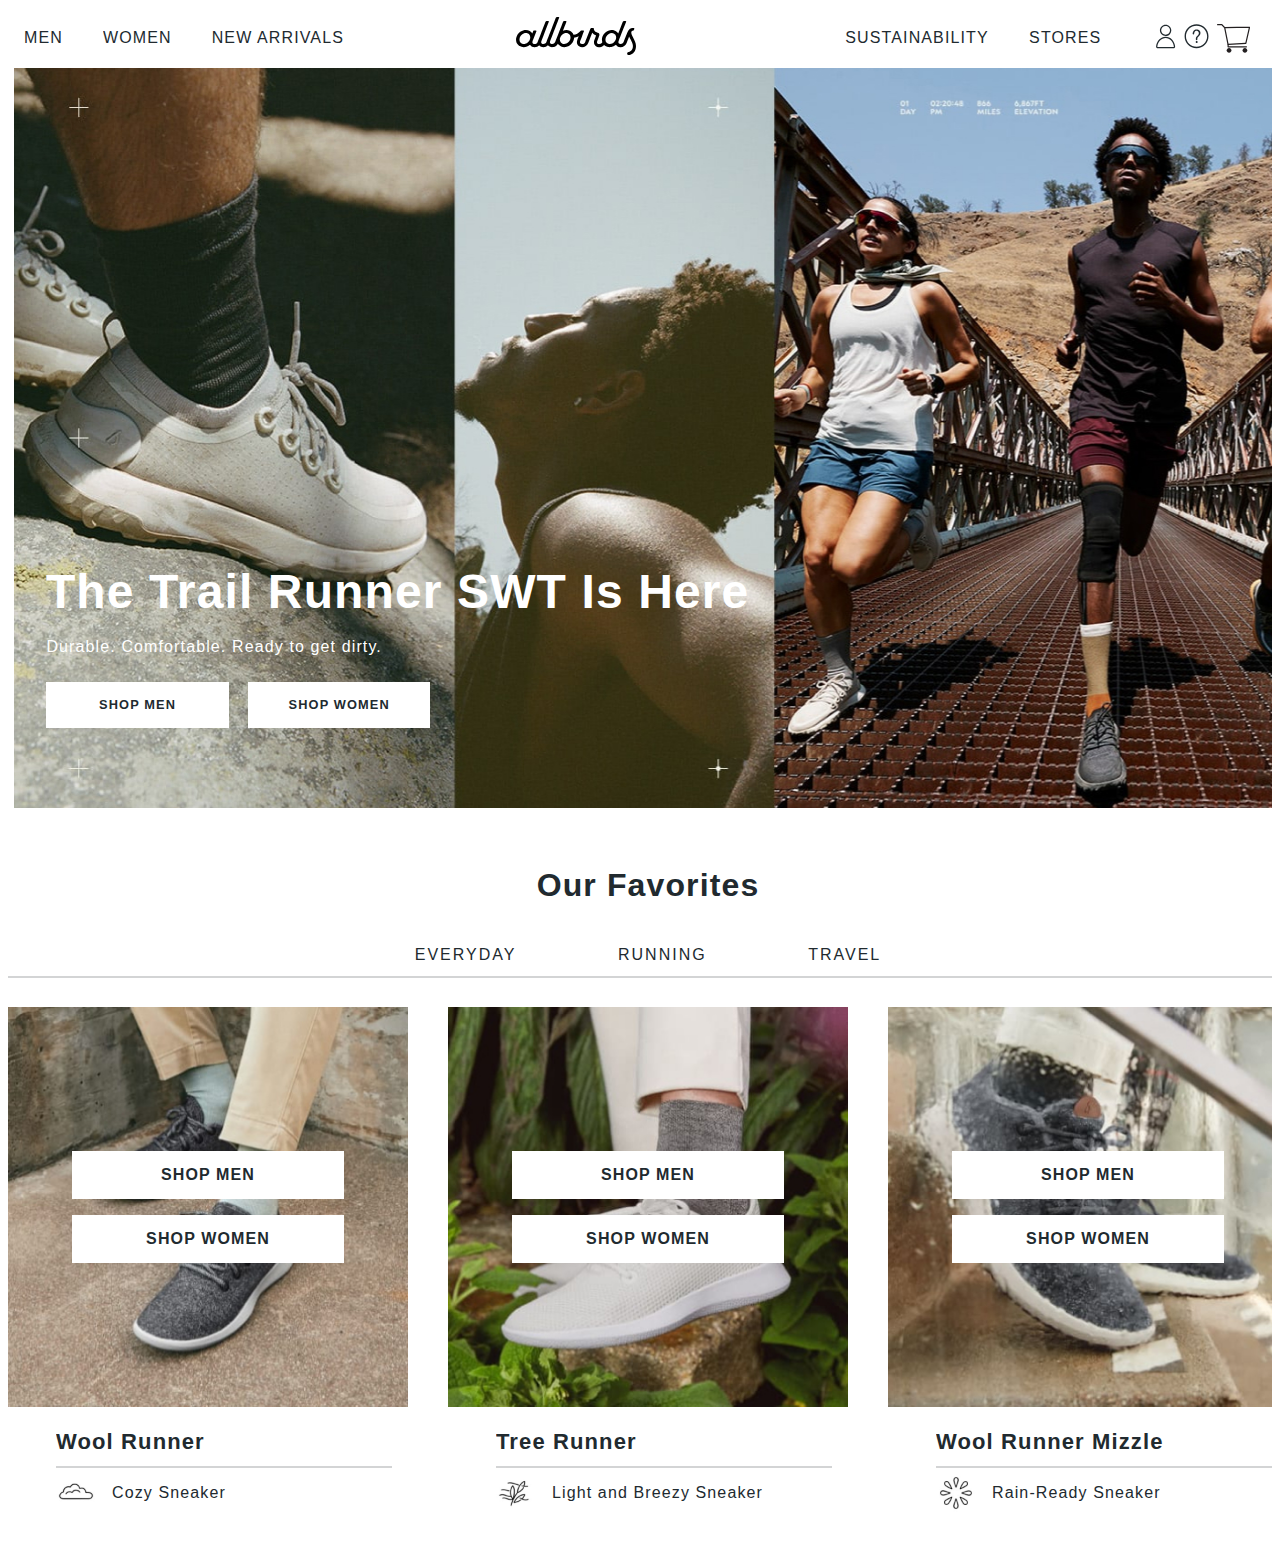
==== index.html @ 8957418a "Add files via upload" ====
<!DOCTYPE html>
<html lang="en">
<head>
    <meta charset="UTF-8">
    <meta name="viewport" content="width=device-width, initial-scale=1.0">
    <link rel="stylesheet" href="style.css">
    <title> Your new shoes</title>
</head>
<body>
    <nav class="menu">
        <div class="menu-left">
                <a href="#">Men</a>
                <a href="#">Women</a>
                <a href="#">New Arrivals</a>
        </div>
        <div class="menu-logo">
            <a href="#">
                <img src="img/Vectorlogo.svg" alt="logo">
            </a>
        </div>
            <div class="menu-deep-right">
                <div class="menu-right">
                    <a href="#">Sustainability</a>
                    <a href="#">Stores</a>
                </div>
                <div class="menu-icons">
                    <a href="#">
                        <img src="img/---↳-🦆-navigationicon1.svg" alt="account">
                    </a>
                    <a href="#"><img src="img/---↳-🦆-navigationicon2.svg" alt="info"></a>
                    <a href="#"><img src="img/icon3.svg" alt="cart"></a>
                </div>
            </div>
    </nav>
    <div class="intro">
        <div class="img">
            <div class="inside-intro">
                <h1>The Trail Runner SWT Is Here</h1>
                <p>Durable. Comfortable. Ready to get dirty.</p>
                <div class="inside-intro-a">
                    <a href="#" class="men">
                        Shop men
                    </a>
                    <a href="#" class="women">
                        Shop women
                    </a>
                </div>
            </div>
        </div>
    </div>
        <div class="cards-block">
            <h2>Our Favorites</h2>
            <div class="block-names">
                <ul class="block-names-list">
                    <li class="button1"><a href="#">Everyday</a></li>
                    <li class="button2"><a href="#">Running</a></li>
                    <li class="button3"><a href="#">Travel</a></li>
                </ul>
            </div>
                <div class="cards">
                    <div class="card1-block">
                        <div class="card1">
                            <div class="buttons">
                                <a href="#" class="men1">
                                    Shop men
                                </a>
                                <a href="#" class="women1">
                                    Shop women
                                </a>
                            </div>
                        </div>
                        <div class="card1-text">
                            <p>Wool Runner</p>
                            <div class="line1"></div>
                                <div class="icon-text1">
                                    <p>Cozy Sneaker</p>
                                    <img src="img/card-icon1.svg" alt="icon-text1">
                                </div>
                        </div>
                    </div>
                    <div class="card2-block">
                        <div class="card2">
                            <div class="buttons">
                                <a href="#" class="men1">
                                    Shop men
                                </a>
                                <a href="#" class="women1">
                                    Shop women
                                </a>
                            </div>
                        </div>
                        <div class="card2-text">
                            <p>Tree Runner</p>
                            <div class="line2"></div>
                                <div class="icon-text2">
                                    <p>Light and Breezy Sneaker</p>
                                    <img src="img/card-icon2.svg" alt="icon-text2">
                                </div>
                        </div>
                    </div>
                    <div class="card3-block">
                        <div class="card3">
                            <div class="buttons">
                                <a href="#" class="men1">
                                    Shop men
                                </a>
                                <a href="#" class="women1">
                                    Shop women
                                </a>
                            </div>
                        </div>
                        <div class="card3-text">
                            <p>Wool Runner Mizzle</p>
                            <div class="line3"></div>
                                <div class="icon-text3">
                                    <p>Rain-Ready Sneaker</p>
                                    <img src="img/card-icon3.svg" alt="icon-text3">
                                </div>
                        </div>
                    </div>
             </div>
        </div>
</body>
</html>
---- style.css ----
* {
    box-sizing: border-box;
    padding: 0;
    /* margin-left: 0.4em; */
    /* margin-right: 0.4em; */
    font-family: 'Roboto', 'Arial Narrow', Arial, sans-serif;
    letter-spacing: 0.07rem;
    overflow: hidden;
    overflow-y: scroll;

    color:#212A2F;
    
}

::-webkit-scrollbar {
    display: none;
}
a {
    text-decoration: none;
    cursor: pointer;
    text-transform: uppercase;
    background-color: none;
}

button {
    border: none;
    background: none;
    cursor: pointer;
    outline: none;
}

/* Тут у нас начинается хеадер - верхняя панель */


/* Основной блок меню. Флекс позволяет двигаеть обьекты
внутри так, как мне нужно. В этом случае я расспределила
обьекты на равном расстоянии между собой и центрировала
их. Установила шрифт, расстояние между буквами и сделала
все буквы в этом блоке заглавными. Так же сделала меню на
всю ширину и на определённую велечину. */

.menu {
    /* border: 2px solid red; */
    position: sticky;
    width: 100%;
    height: 3.75em;
    margin-left: 1em;

    display: flex;
    align-items: center;
    justify-content: space-between;

    font-family: 'Roboto', 'Courier', 'monospace' ;
    font-size: 1em;
    letter-spacing: 0.15em;
    text-transform: uppercase;
    
}

/* Это три левых ссылки в хеадере, а точнее блок с ними.
Сделала внешний отступ влево, установила определённую
ширину блока, флекс и пространство между объектами
внутри */

.menu-left {
    /* background-color: aqua; */
    display: flex;
    width: 20em;
    justify-content: space-between;
    align-items: center;
}

.menu-left>a {
    position: relative;
    font-size: 1em;
    transition: 0.3s;
}

.menu-left>a:hover {
    font-size: 1.04em;
}

.menu-left>a::before {
    content: "";
    position: absolute;
    background-color: black;
    height: 2px;
    width: 0%;
    transition: 0.3s;
    bottom: -1px;
}

.menu-left>a:hover::before {
    width: 100%;
}

/* Это блок с двумя другими блоками: иконками и другими
ссылками, которые находятся слева. Так, как они находятся
на разном расстоянии, то пришлось запихнуть их в ещё
 один див. Флекс, пространство между объектами, определённая
ширина */

.menu-deep-right {
    display: flex;
    justify-content: space-evenly;

    width: 30em;
}

/* Правое меню с ссылками. Внешний отступ с минусом,
потому что он слишком прилегал к правому краю. Не веришь,
проверь. Задання ширина блока, флекс и расстояние между
ссылками внутри блока */

.menu-right {
    /* background-color: aquamarine; */

    width: 16em;
    display: flex;
    justify-content: space-between;
    align-items: center;
    margin-right: -3em;
}

.menu-right>a {
    position: relative;
    font-size: 1em;
    transition: 0.3s;
}

.menu-right>a:hover {
    font-size: 1.04em;
}

.menu-right>a::before {
    content: "";
    position: absolute;
    background-color: black;
    height: 2px;
    width: 0%;
    transition: 0.3s;
    bottom: -1px;
}

.menu-right>a:hover::before {
    width: 100%;
}

/* Блок с иконками(вообще тут должны быть иконки. как
в магазине). Внешний отступ от правого края, ширина
флек, пространство между иконками */

.menu-icons {
    /* background-color: red; */
    margin-top: 0.3em;
    width: 10em;

    display: flex;
    justify-content: flex-end;
    gap: 0.5em;
}

.intro {
    margin-left: 0.4em;
}

/* Тут должна быть картинка, но я просто тренируюсь,
так что просто блок див с классом img. Флекс, чтобы
не было верхнего отступа от хеадера. Высота от балды */

.img {
    background-image: url(img/Rectanglepreview.jpg);
    background-size: cover;
    background-repeat: no-repeat;
    height: 740px;
    margin-left: -1em;


}

/* Блок с текстом, заголовком и блоком с сыллкой внутри.
отступ слева и сверху, для точного расположения, но не
уверена, что это правильно */

.inside-intro {
    padding-top: 29em;
    padding-left: 3em;
    
}

.inside-intro>h1 {
    color: white;
    font-size: 3em;
    margin-left: -0.01em;
    margin-bottom: -0.1em;
}

.inside-intro>p {
    color: white;
}

/* Блок с двумя блоками для ссылок-кнопок. Флекс,
центровка и расстояние между ссылками. Ширина всего
блока, где будут кнопки. Размер шрифта, жирность и 
расстояние между букквами */

.inside-intro-a {
    display: flex;
    justify-content: space-between;
    align-items: center;

    width: 30em;

    font-size: 0.8em;
    font-weight: 700;
    letter-spacing: 0.03em;
}

/* .inside-intro-a>a>button {
    text-transform: uppercase;
    font-weight: 700;
} */

/* Блок с ссылкой. У обоих ссылок одинаковое значение.
(ну почти) Флекс, чтобы уместить текст внутри блоков
так, как мне нужно, а именно всё отцентрировать. Ширина
и высота типо кнопки. Внешний отступ справа (у второй
кнопки слева), чтобы они не прикосались друг к другу */

.men {
    background-color: white;

    margin-right: 0.5em;
    width: 50%;
    height: 3.6em;
    display: flex;
    justify-content: center;
    align-items: center;

    transition: 0.2s;
}

.men:hover {
    background-color: rgb(130, 81, 185);
    color: #ffffff;
    width: 100%;
}

.women {
    background-color: white;
    margin-left: 1em;
    width: 50%;
    height: 3.6em;
    display: flex;
    justify-content: center;
    align-items: center;

    transition: 0.2s;
}

.women:hover {
    background-color: rgb(255, 115, 115);
    color: white;
    width: 100%;
}

/* Верхний отступ был маленьким, пришлось увеличит ь */

.inside-intro>p {
    margin-top: 1.5em;
    margin-bottom: 1.6em;
}

.cards-block {
    margin-top: 2em;

    /* background-color: #a6c9db; */
    width: 80em;

    margin-left: auto;
    margin-right: auto;
}

.cards-block>h2 {
    font-weight: 700;
    font-size: 2rem;

    display: flex;
    justify-content: center;
}

.block-names {
    border-bottom: 2px solid #D3D4D5;
    width: 100%;
    display: flex;
    justify-content: center;
    height: 3em;
    

}

.block-names-list {
    width: 35em;
    height: 2em;
    display: flex;
    justify-content: space-around;
    gap: 0.5em;
}

.block-names-list a {
    letter-spacing: 2px;
    position: relative;
    padding: 0 25px;
    font-weight: 400;
    transition: 0.1s;
    font-size: 1em;
}

.block-names-list a:hover {
    font-weight: 700;
}

.block-names-list a::before {
    content: "";
    background-color: #000;
    height: 2px;
    width: 100%;
    position: absolute;
    display: flex;
    justify-content: center;
    bottom: -60%;
    transition: 0.3s;
    transform: scaleX(0);
}

.block-names-list a:hover::before {
    transform: scaleX(1);
}

.cards {

    height: 33rem;

    margin-top: 1.8em;

    display: flex;
    justify-content: space-between;
}


.cards a {
    background-color: #ffffff;
    width: 17em;
    height: 3em;
    display: flex;
    justify-content: center;
    align-items: center;
    margin: 1em;
    font-weight: 700;
    transition: 0.2s;
}

.cards a:hover {
    background-color: rgb(226, 226, 226);
}

.card1 {
    width: 25em;
    height: 25em;
    background-image: url(/img/card1.jpg);
    background-size: cover;
    background-repeat: no-repeat;
    display: flex;
    align-items: center;
    justify-content: center;
}

.card1-text {

    width: 336px;
    display: flex;
    flex-direction: column;
    justify-content: space-between;
    margin: 0 0 0 3em;

}

.card1-text>p {
    font-weight: 700;
    font-size: 22px;
    margin-bottom: 0.5em;
}

.line1 {
    background-color: #D3D4D5;
    height: 2px;
    width: 100%;
    padding-top: -2px;
}

.icon-text1 {
    display: flex;
    flex-direction: row-reverse;
    justify-content: flex-end;
    gap: 1em;
}

.icon-text1 img {
    width: 40px;
}

/* .card1-text p:last-child::before {
    content: "";
    background: url(img/card-icon1.svg);
    background-repeat: no-repeat;
    background-size: contain;
    background-position: left center;
    display: inline-flex;
    align-items: center;
    margin-right: 1em;
    margin-left: 0em;
    width: 40px;
    height: 30px;
} */

.card2 {
    width: 25em;
    height: 25em;
    background-image: url(/img/card2.jpg);
    background-size: cover;
    background-repeat: no-repeat;
    display: flex;
    align-items: center;
    justify-content: center;
}

.card2-text {

    width: 336px;
    display: flex;
    flex-direction: column;
    justify-content: space-between;
    margin: 0 0 0 3em;

}

.card2-text>p {
    font-weight: 700;
    font-size: 22px;
    margin-bottom: 0.5em;
}

.line2 {
    background-color: #D3D4D5;
    height: 2px;
    width: 100%;
    padding-top: -2px;
}

.icon-text2 {
    display: flex;
    flex-direction: row-reverse;
    justify-content: flex-end;
    gap: 1em;
}

.icon-text2 img {
    width: 40px;
}

.card3 {
    width: 25em;
    height: 25em;
    background-image: url(/img/card3.jpg);
    background-size: cover;
    background-repeat: no-repeat;
    display: flex;
    align-items: center;
    justify-content: center;
}

.card3-text {

    width: 336px;
    display: flex;
    flex-direction: column;
    justify-content: space-between;
    margin: 0 0 0 3em;

}

.card3-text>p {
    font-weight: 700;
    font-size: 22px;
    margin-bottom: 0.5em;
}

.line3 {
    background-color: #D3D4D5;
    height: 2px;
    width: 100%;
    padding-top: -2px;
}

.icon-text3 {
    display: flex;
    flex-direction: row-reverse;
    justify-content: flex-end;
    gap: 1em;
}

.icon-text3 img {
    width: 40px;
}
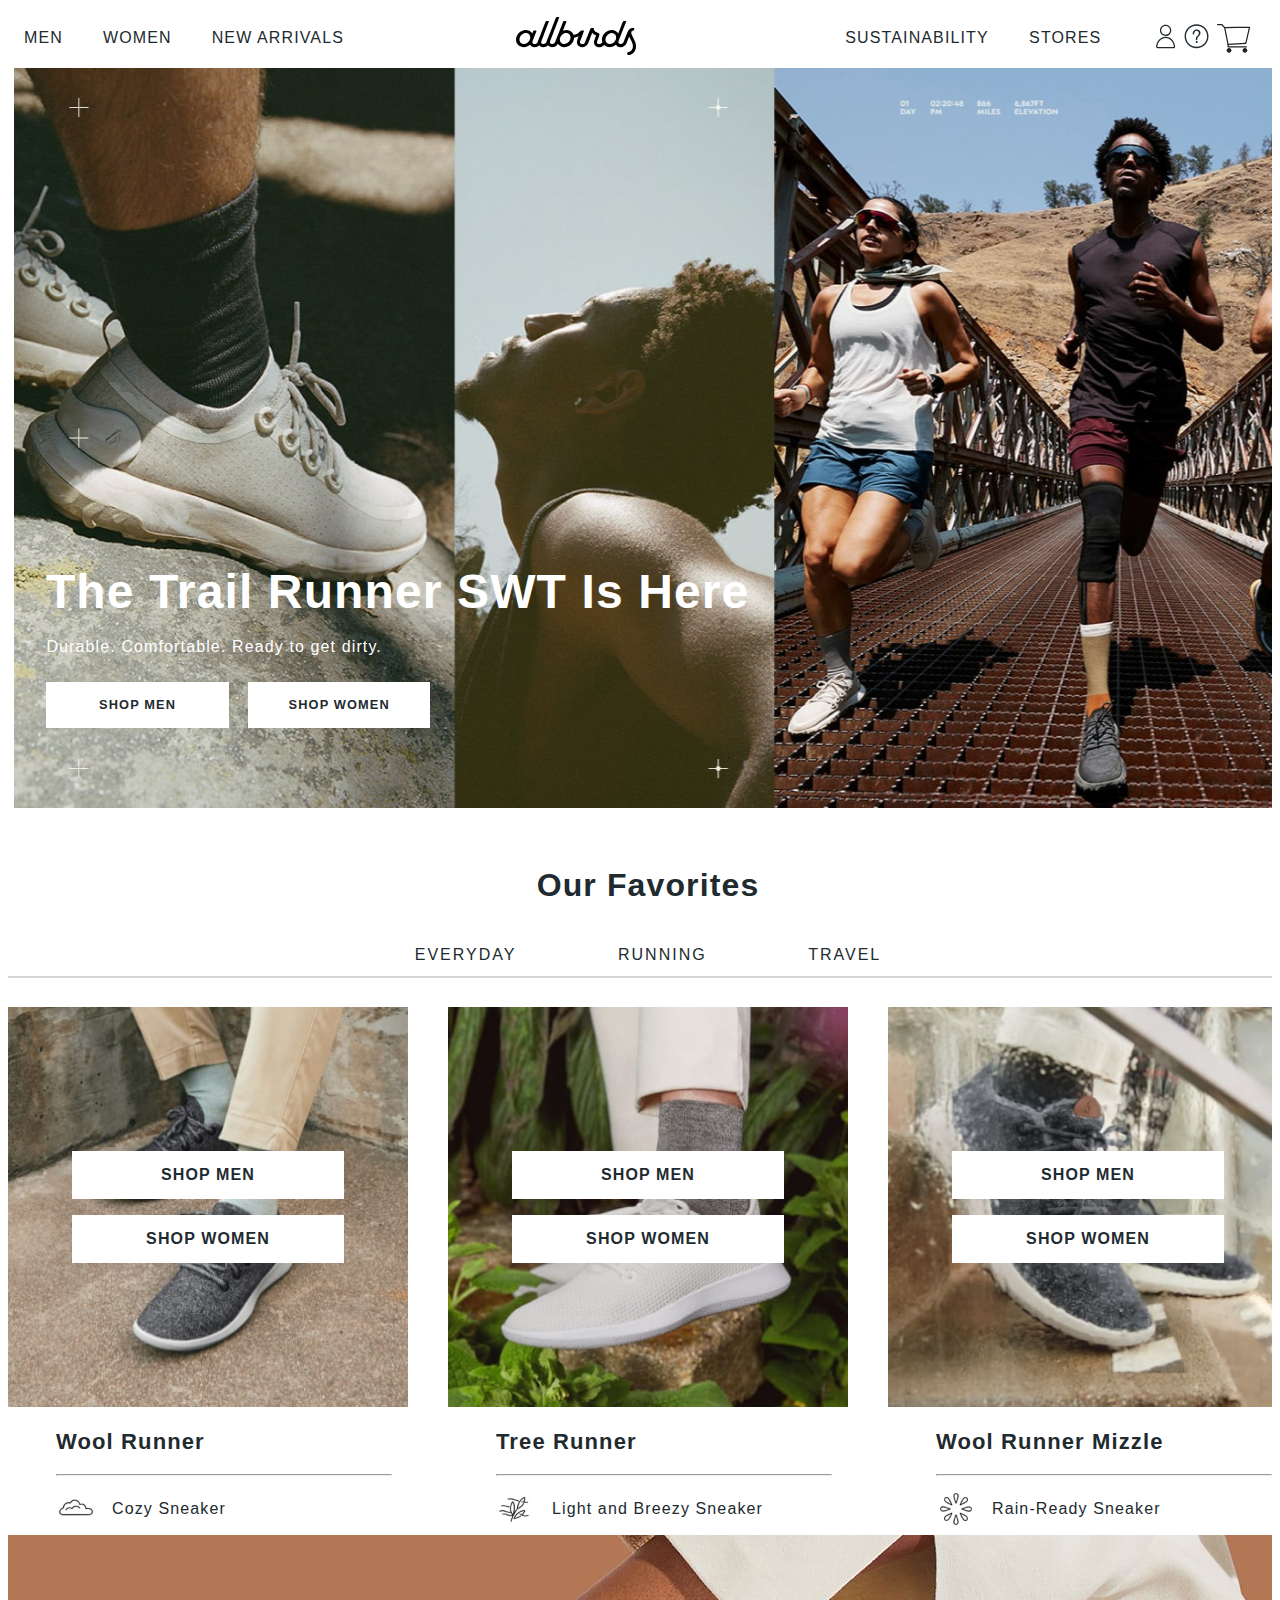
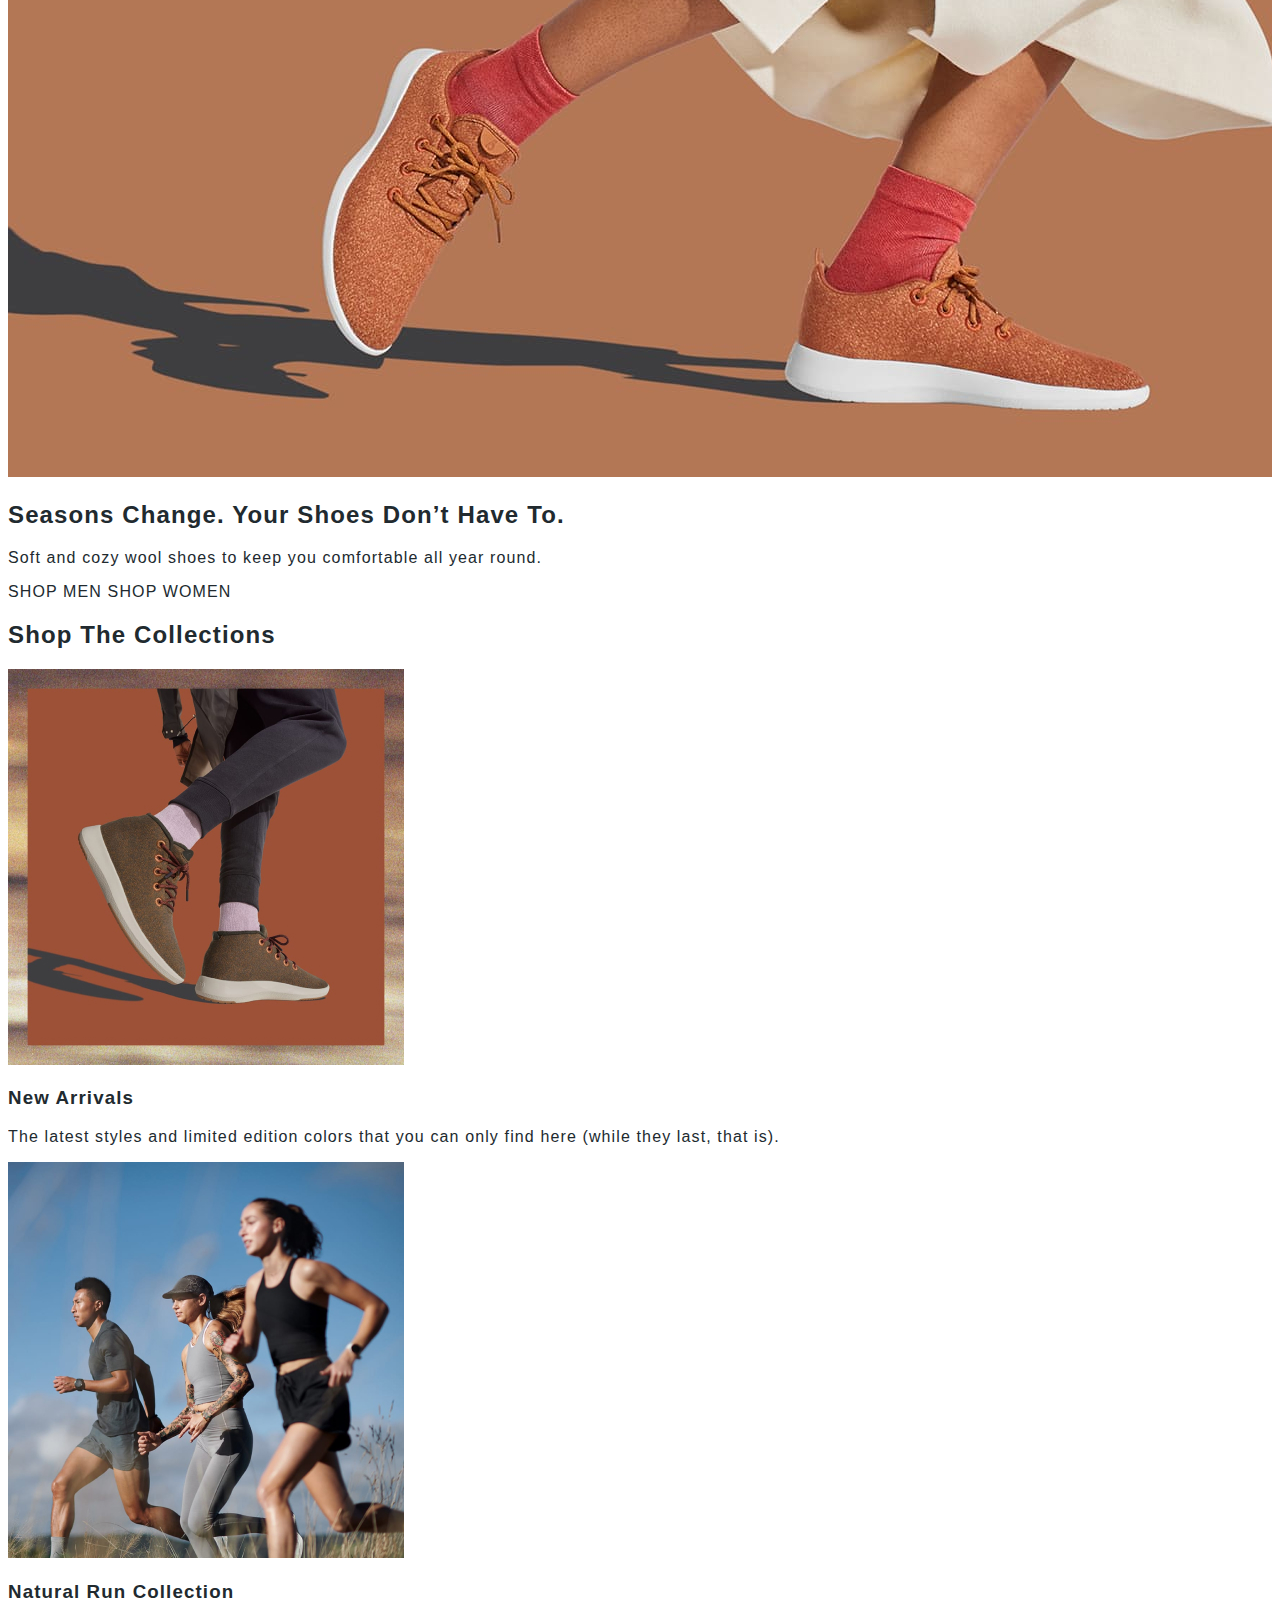
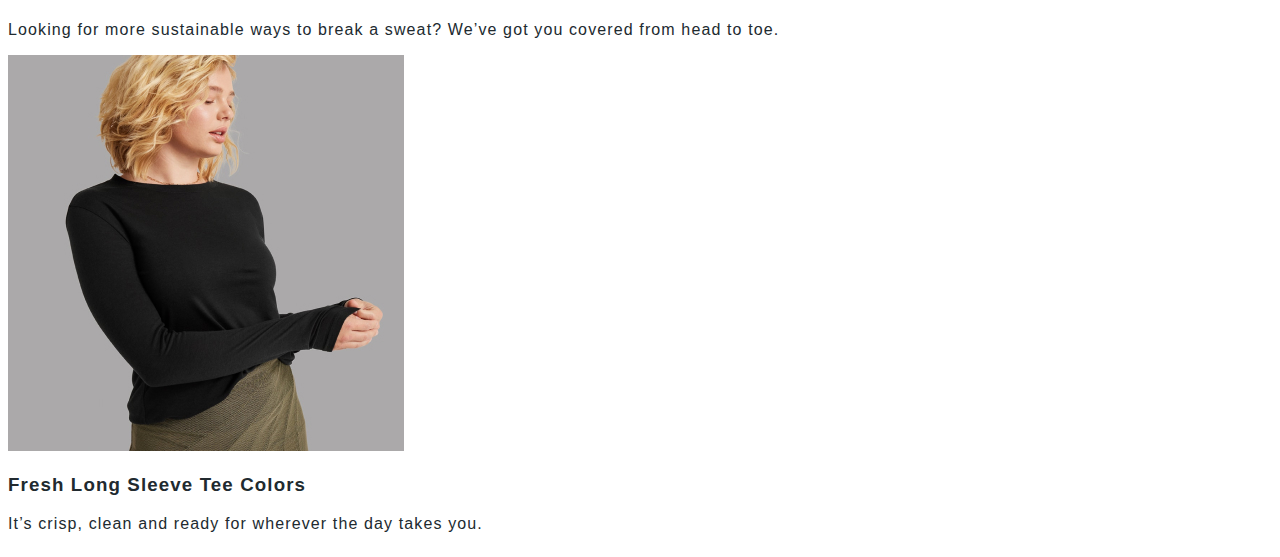
==== commit ea48adf7: "Update index.html" ====
--- a/index.html
+++ b/index.html
@@ -1,36 +1,38 @@
 <!DOCTYPE html>
 <html lang="en">
+
 <head>
     <meta charset="UTF-8">
     <meta name="viewport" content="width=device-width, initial-scale=1.0">
     <link rel="stylesheet" href="style.css">
     <title> Your new shoes</title>
 </head>
+
 <body>
     <nav class="menu">
         <div class="menu-left">
-                <a href="#">Men</a>
-                <a href="#">Women</a>
-                <a href="#">New Arrivals</a>
+            <a href="#">Men</a>
+            <a href="#">Women</a>
+            <a href="#">New Arrivals</a>
         </div>
         <div class="menu-logo">
             <a href="#">
                 <img src="img/Vectorlogo.svg" alt="logo">
             </a>
         </div>
-            <div class="menu-deep-right">
-                <div class="menu-right">
-                    <a href="#">Sustainability</a>
-                    <a href="#">Stores</a>
-                </div>
-                <div class="menu-icons">
-                    <a href="#">
-                        <img src="img/---↳-🦆-navigationicon1.svg" alt="account">
-                    </a>
-                    <a href="#"><img src="img/---↳-🦆-navigationicon2.svg" alt="info"></a>
-                    <a href="#"><img src="img/icon3.svg" alt="cart"></a>
-                </div>
+        <div class="menu-deep-right">
+            <div class="menu-right">
+                <a href="#">Sustainability</a>
+                <a href="#">Stores</a>
             </div>
+            <div class="menu-icons">
+                <a href="#">
+                    <img src="img/---↳-🦆-navigationicon1.svg" alt="account">
+                </a>
+                <a href="#"><img src="img/---↳-🦆-navigationicon2.svg" alt="info"></a>
+                <a href="#"><img src="img/icon3.svg" alt="cart"></a>
+            </div>
+        </div>
     </nav>
     <div class="intro">
         <div class="img">
@@ -48,77 +50,126 @@
             </div>
         </div>
     </div>
-        <div class="cards-block">
-            <h2>Our Favorites</h2>
-            <div class="block-names">
-                <ul class="block-names-list">
-                    <li class="button1"><a href="#">Everyday</a></li>
-                    <li class="button2"><a href="#">Running</a></li>
-                    <li class="button3"><a href="#">Travel</a></li>
-                </ul>
+    <div class="cards-block">
+        <h2>Our Favorites</h2>
+        <div class="block-names">
+            <ul class="block-names-list">
+                <li class="button1"><a href="#">Everyday</a></li>
+                <li class="button2"><a href="#">Running</a></li>
+                <li class="button3"><a href="#">Travel</a></li>
+            </ul>
+        </div>
+        <div class="cards">
+            <div class="card1-block">
+                <div class="card1">
+                    <div class="buttons">
+                        <a href="#" class="men1">
+                            Shop men
+                        </a>
+                        <a href="#" class="women1">
+                            Shop women
+                        </a>
+                    </div>
+                </div>
+                <div class="card1-text">
+                    <p>Wool Runner</p>
+                    <hr class="line1">
+                    <div class="icon-text1">
+                        <p>Cozy Sneaker</p>
+                        <img src="img/card-icon1.svg" alt="icon-text1">
+                    </div>
+                </div>
             </div>
-                <div class="cards">
-                    <div class="card1-block">
-                        <div class="card1">
-                            <div class="buttons">
-                                <a href="#" class="men1">
-                                    Shop men
-                                </a>
-                                <a href="#" class="women1">
-                                    Shop women
-                                </a>
-                            </div>
-                        </div>
-                        <div class="card1-text">
-                            <p>Wool Runner</p>
-                            <div class="line1"></div>
-                                <div class="icon-text1">
-                                    <p>Cozy Sneaker</p>
-                                    <img src="img/card-icon1.svg" alt="icon-text1">
-                                </div>
-                        </div>
+            <div class="card2-block">
+                <div class="card2">
+                    <div class="buttons">
+                        <a href="#" class="men1">
+                            Shop men
+                        </a>
+                        <a href="#" class="women1">
+                            Shop women
+                        </a>
                     </div>
-                    <div class="card2-block">
-                        <div class="card2">
-                            <div class="buttons">
-                                <a href="#" class="men1">
-                                    Shop men
-                                </a>
-                                <a href="#" class="women1">
-                                    Shop women
-                                </a>
-                            </div>
-                        </div>
-                        <div class="card2-text">
-                            <p>Tree Runner</p>
-                            <div class="line2"></div>
-                                <div class="icon-text2">
-                                    <p>Light and Breezy Sneaker</p>
-                                    <img src="img/card-icon2.svg" alt="icon-text2">
-                                </div>
-                        </div>
+                </div>
+                <div class="card2-text">
+                    <p>Tree Runner</p>
+                    <hr class="line2">
+                    <div class="icon-text2">
+                        <p>Light and Breezy Sneaker</p>
+                        <img src="img/card-icon2.svg" alt="icon-text2">
                     </div>
-                    <div class="card3-block">
-                        <div class="card3">
-                            <div class="buttons">
-                                <a href="#" class="men1">
-                                    Shop men
-                                </a>
-                                <a href="#" class="women1">
-                                    Shop women
-                                </a>
-                            </div>
-                        </div>
-                        <div class="card3-text">
-                            <p>Wool Runner Mizzle</p>
-                            <div class="line3"></div>
-                                <div class="icon-text3">
-                                    <p>Rain-Ready Sneaker</p>
-                                    <img src="img/card-icon3.svg" alt="icon-text3">
-                                </div>
-                        </div>
+                </div>
+            </div>
+            <div class="card3-block">
+                <div class="card3">
+                    <div class="buttons">
+                        <a href="#" class="men1">
+                            Shop men
+                        </a>
+                        <a href="#" class="women1">
+                            Shop women
+                        </a>
                     </div>
-             </div>
+                </div>
+                <div class="card3-text">
+                    <p>Wool Runner Mizzle</p>
+                    <hr class="line3">
+                    <div class="icon-text3">
+                        <p>Rain-Ready Sneaker</p>
+                        <img src="img/card-icon3.svg" alt="icon-text3">
+                    </div>
+                </div>
+            </div>
         </div>
+    </div>
+
+    <div class="block3">
+        <div class="block3-image">
+            <img src="/img/block3.jpg" alt="block3 shoes">
+        </div>
+        <div class="block3-text">
+            <h2>Seasons Change. Your Shoes Don’t Have To.</h2>
+            <p>Soft and cozy wool shoes to keep you comfortable all year round.</p>
+        </div>
+        <div class="block3-buttons">
+            <a href="#" class="men1">
+                Shop men
+            </a>
+            <a href="#" class="women1">
+                Shop women
+            </a>
+        </div>
+    </div>
+
+    <div class="block4">
+        <h2>Shop The Collections</h2>
+        <div class="block4-cards">
+            <div class="block4-imgs">
+                <div class="block4-img img1">
+                    <img src="/img/block4-1.jpg" alt="block4-img1">
+                    <div class="block4-text text1">
+                        <h3>New Arrivals</h3>
+                        <p>The latest styles and limited edition colors that you can only find here (while they last, that
+                            is).</p>
+                    </div>
+                </div>
+                <div class="block4-img img2">
+                    <img src="/img/block4-2.jpg" alt="block4-img2">
+                    <div class="block4-text text2">
+                        <h3>Natural Run Collection</h3>
+                        <p>Looking for more sustainable ways to break a sweat? We’ve got you covered from head to toe.</p>
+                    </div>
+                </div>
+                <div class="block4-img img3">
+                    <img src="/img/block4-3.jpg" alt="block4-img3">
+                    <div class="block4-text text3">
+                        <h3>Fresh Long Sleeve Tee Colors</h3>
+                        <p>It’s crisp, clean and ready for wherever the day takes you.</p>
+                    </div>
+                </div>
+            </div>
+        </div>
+    </div>
 </body>
-</html>+
+</html>
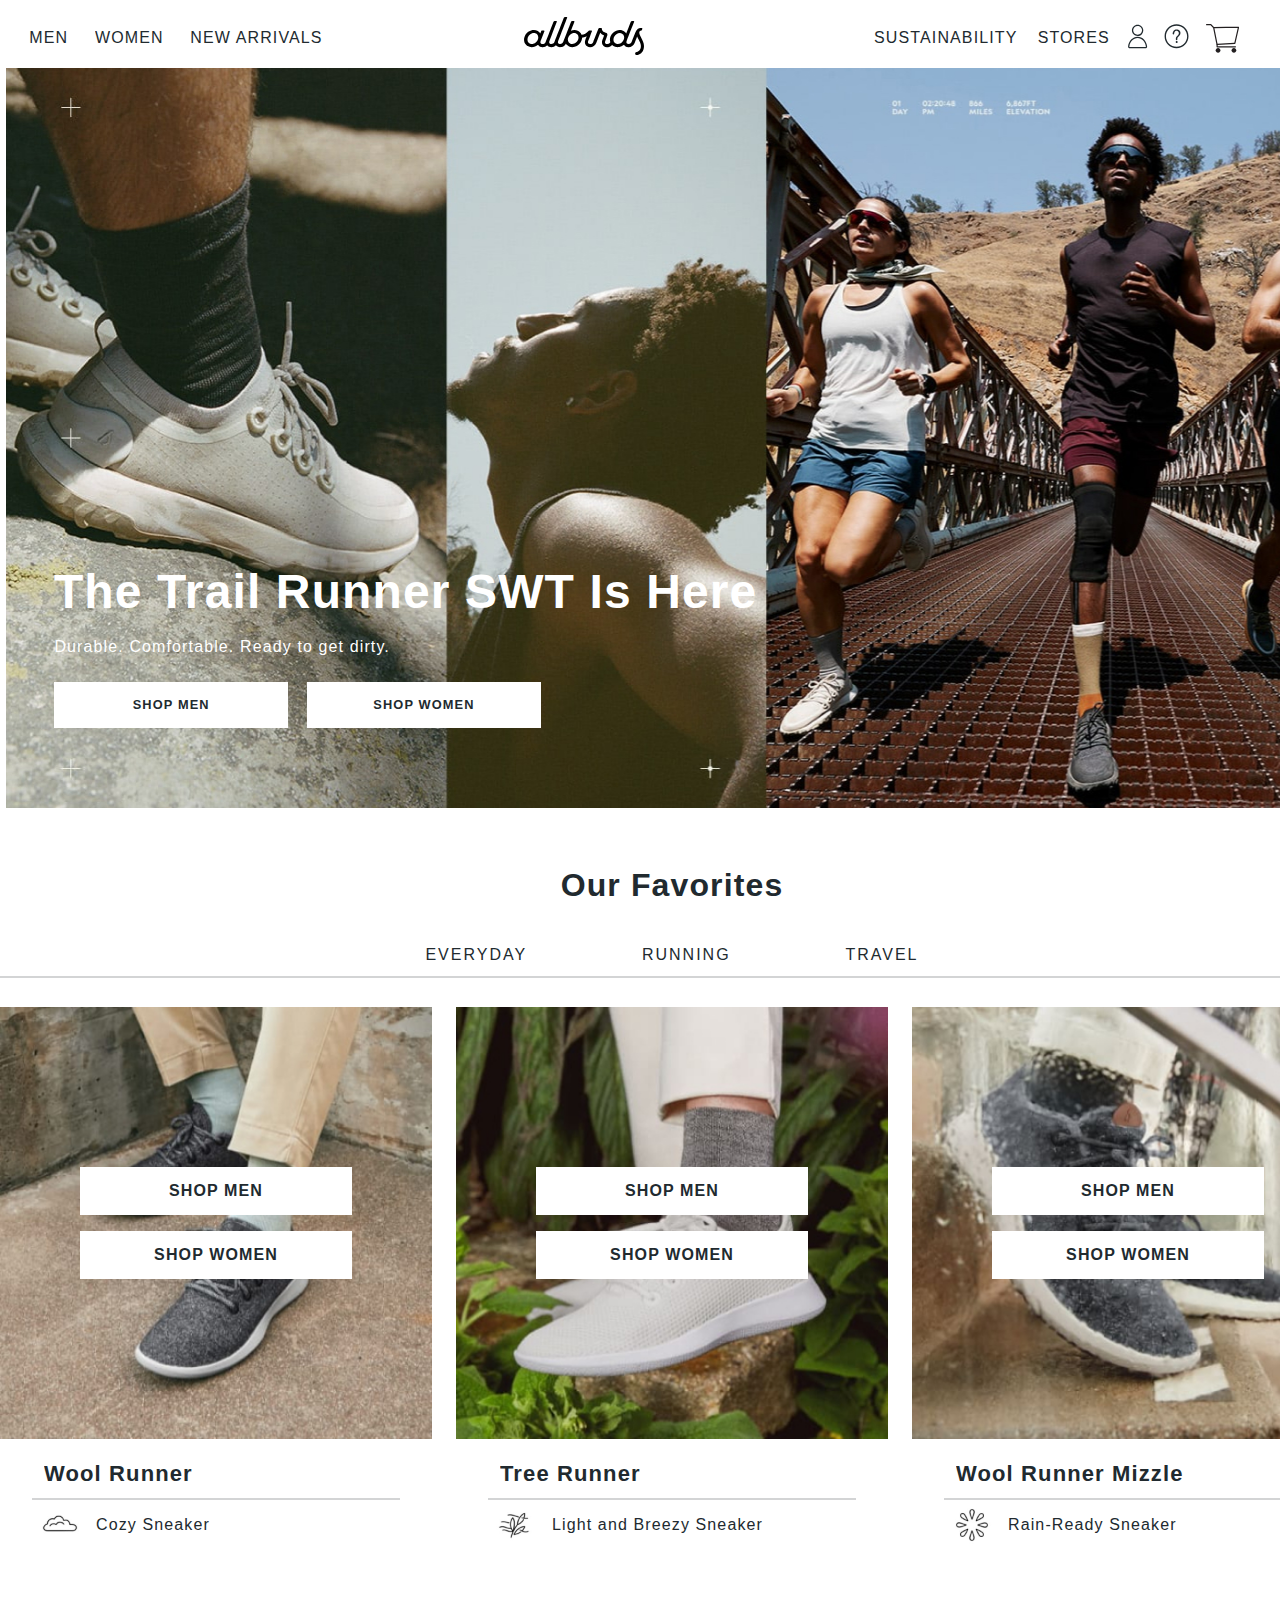
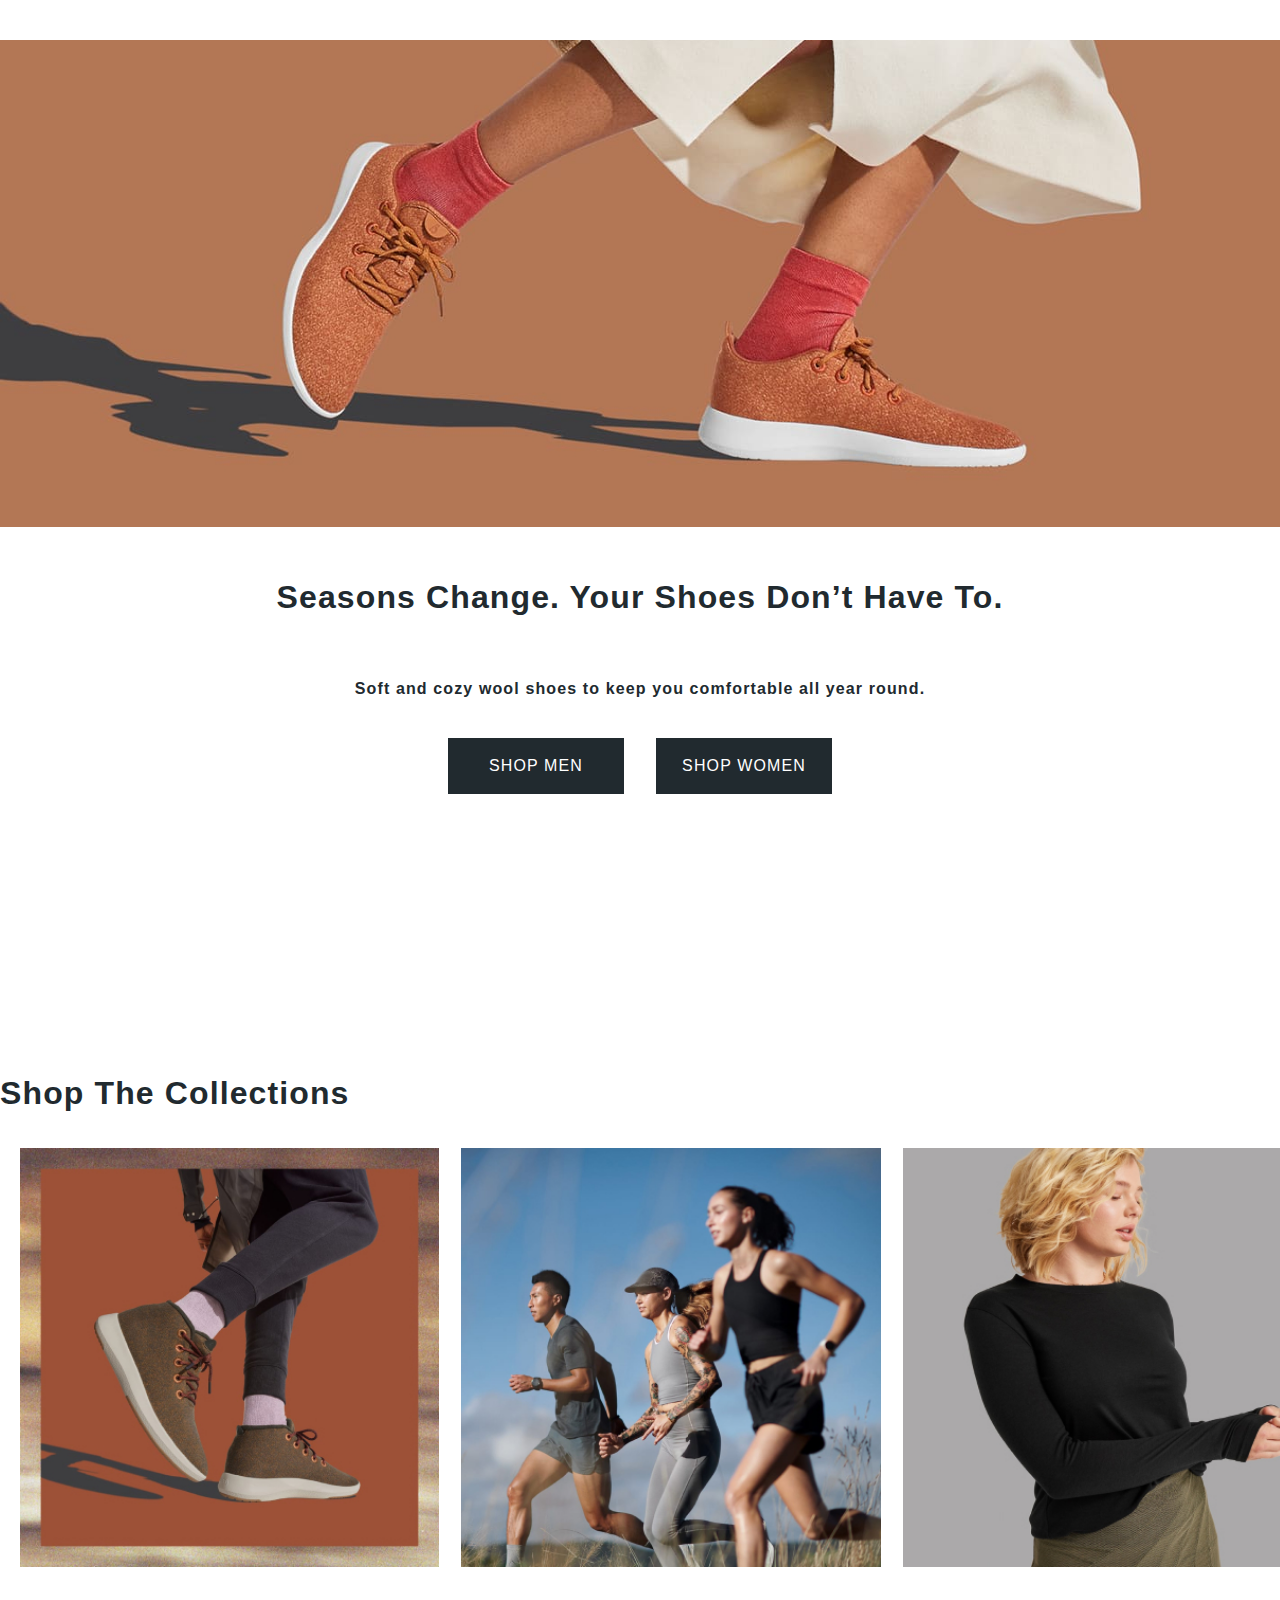
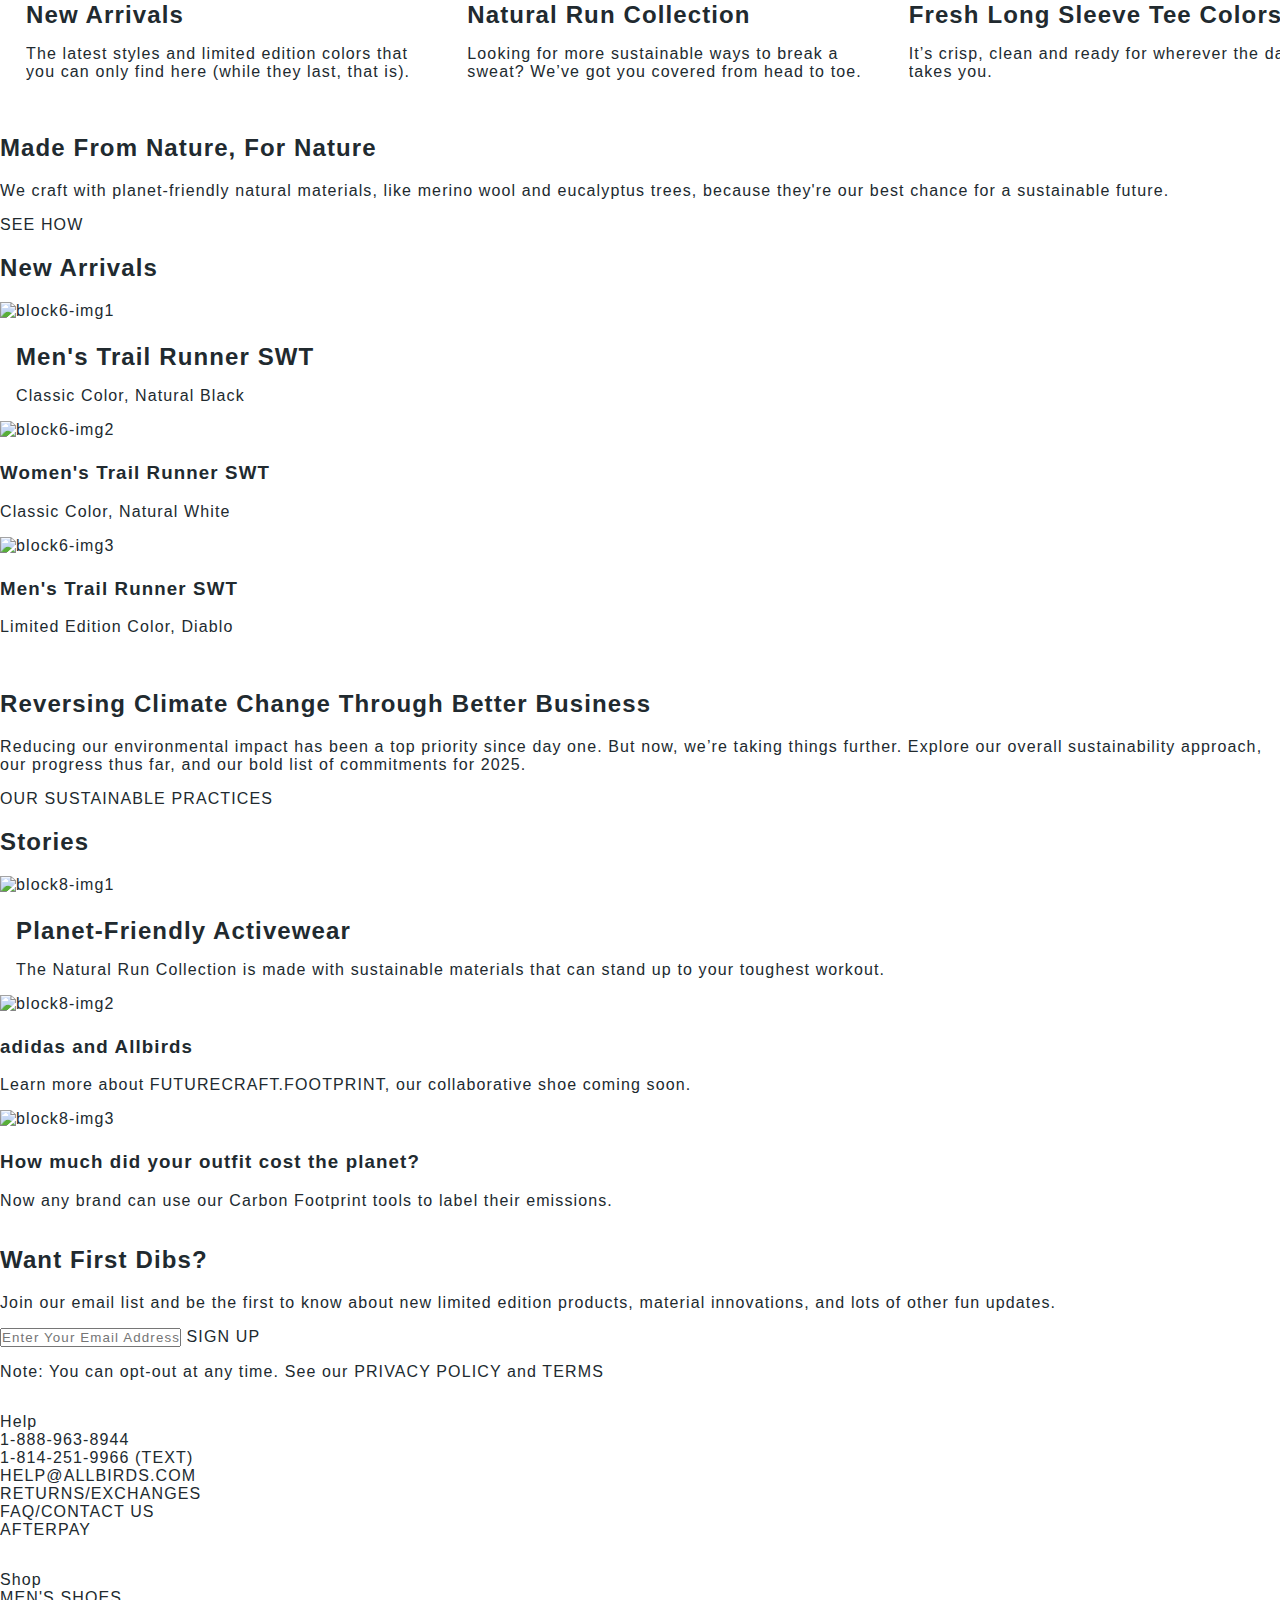
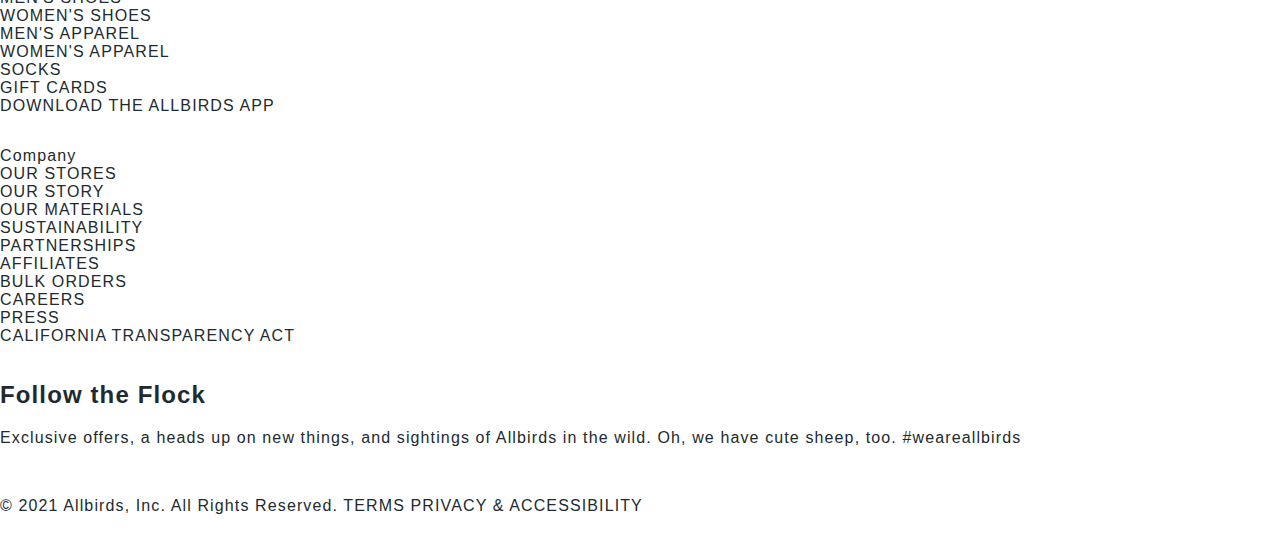
==== commit a7794b09: "Update index.html" ====
--- a/index.html
+++ b/index.html
@@ -149,7 +149,8 @@
                     <img src="/img/block4-1.jpg" alt="block4-img1">
                     <div class="block4-text text1">
                         <h3>New Arrivals</h3>
-                        <p>The latest styles and limited edition colors that you can only find here (while they last, that
+                        <p>The latest styles and limited edition colors that you can only find here (while they last,
+                            that
                             is).</p>
                     </div>
                 </div>
@@ -157,7 +158,8 @@
                     <img src="/img/block4-2.jpg" alt="block4-img2">
                     <div class="block4-text text2">
                         <h3>Natural Run Collection</h3>
-                        <p>Looking for more sustainable ways to break a sweat? We’ve got you covered from head to toe.</p>
+                        <p>Looking for more sustainable ways to break a sweat? We’ve got you covered from head to toe.
+                        </p>
                     </div>
                 </div>
                 <div class="block4-img img3">
@@ -170,6 +172,171 @@
             </div>
         </div>
     </div>
+
+    <div class="block5">
+        <div class="block5-img">
+            <img src="/img/block5.jpg" alt="">
+        </div>
+        <div class="block5-text">
+            <h2>Made From Nature, For Nature</h2>
+            <p>We craft with planet-friendly natural materials, like merino wool and eucalyptus trees, because they're
+                our best chance for a sustainable future.</p>
+            <a href="#">See How</a>
+        </div>
+    </div>
+
+    <div class="block6">
+        <h2>New Arrivals</h2>
+        <div class="block6-cards">
+            <div class="block6-imgs">
+                <div class="block6-img img1">
+                    <img src="/img/foot1.jpg" alt="block6-img1">
+                    <div class="img-background"></div>
+                    <div class="block4-text text1">
+                        <h3>Men's Trail Runner SWT</h3>
+                        <p>Classic Color, Natural Black</p>
+                    </div>
+                </div>
+                <div class="block6-img img2">
+                    <img src="/img/foot2.jpg" alt="block6-img2">
+                    <div class="img-background"></div>
+                    <div class="block6-text text2">
+                        <h3>Women's Trail Runner SWT</h3>
+                        <p>Classic Color, Natural White</p>
+                    </div>
+                </div>
+                <div class="block6-img img3">
+                    <img src="/img/foot3.jpg" alt="block6-img3">
+                    <div class="img-background"></div>
+                    <div class="block6-text text3">
+                        <h3>Men's Trail Runner SWT</h3>
+                        <p>Limited Edition Color, Diablo</p>
+                    </div>
+                </div>
+            </div>
+        </div>
+    </div>
+
+    <div class="block7">
+        <div class="block7-img">
+            <img src="/img/block7.jpg" alt="">
+        </div>
+        <div class="block7-text">
+            <h2>Reversing Climate Change Through Better Business</h2>
+            <p>Reducing our environmental impact has been a top priority since day one. But now, we’re taking things
+                further. Explore our overall sustainability approach, our progress thus far, and our bold list of
+                commitments for 2025.</p>
+            <a href="#">Our Sustainable Practices</a>
+        </div>
+    </div>
+
+    <div class="block8">
+        <h2>Stories</h2>
+        <div class="block8-cards">
+            <div class="block8-imgs">
+                <div class="block8-img img1">
+                    <img src="/img/block8-1.jpg" alt="block8-img1">
+                    <div class="img-background"></div>
+                    <div class="block4-text text1">
+                        <h3>Planet-Friendly Activewear</h3>
+                        <p>The Natural Run Collection is made with sustainable materials that can stand up to your
+                            toughest workout.</p>
+                    </div>
+                </div>
+                <div class="block8-img img2">
+                    <img src="/img/block8-2.jpg" alt="block8-img2">
+                    <div class="img-background"></div>
+                    <div class="block8-text text2">
+                        <h3>adidas and Allbirds</h3>
+                        <p>Learn more about FUTURECRAFT.FOOTPRINT, our collaborative shoe coming soon.</p>
+                    </div>
+                </div>
+                <div class="block8-img img3">
+                    <img src="/img/block8-3.jpg" alt="block8-img3">
+                    <div class="img-background"></div>
+                    <div class="block8-text text3">
+                        <h3>How much did your outfit cost the planet?</h3>
+                        <p>Now any brand can use our Carbon Footprint tools to label their emissions.</p>
+                    </div>
+                </div>
+            </div>
+        </div>
+    </div>
+
+    <div class="block9">
+        <div class="text">
+            <h2>Want First Dibs?</h2>
+            <p>Join our email list and be the first to know about new limited edition products, material innovations,
+                and lots of other fun updates.</p>
+        </div>
+        <div class="block9-form">
+            <div class="form">
+                <input type="email" name="email" id="email" placeholder="Enter Your Email Address">
+                <a href="#">Sign Up</a>
+            </div>
+            <div class="text2">
+                <p>Note: You can opt-out at any time. See our <a href="#">Privacy Policy</a> and <a href="#">Terms</a></p>
+            </div>
+        </div>
+    </div>
+
+    <footer>
+        <div class="block10">
+            <div class="block10-links">
+                <div class="links-firstColumn">
+                    <ul>
+                        <li class="header-link1">Help</li>
+                        <li><a href="#">1-888-963-8944</a></li>
+                        <li><a href="#">1-814-251-9966 (Text)</a></li>
+                        <li><a href="#">help@allbirds.com</a></li>
+                        <li><a href="#">Returns/Exchanges</a></li>
+                        <li><a href="#">FAQ/Contact Us</a></li>
+                        <li><a href="#">Afterpay</a></li>
+                    </ul>
+                </div>
+                <div class="links-secondColumn">
+                    <ul>
+                        <li class="header-link2">Shop</li>
+                        <li><a href="#">Men's Shoes</a></li>
+                        <li><a href="#">Women's Shoes</a></li>
+                        <li><a href="#">Men's Apparel</a></li>
+                        <li><a href="#">Women's Apparel</a></li>
+                        <li><a href="#">Socks</a></li>
+                        <li><a href="#">Gift Cards</a></li>
+                        <li><a href="#">Download the Allbirds App</a></li>
+                    </ul>
+                </div>
+                <div class="links-thirdColumn">
+                    <ul>
+                        <li class="header-link3">Company</li>
+                        <li><a href="#">Our Stores</a></li>
+                        <li><a href="#">Our Story</a></li>
+                        <li><a href="#">Our Materials</a></li>
+                        <li><a href="#">Sustainability</a></li>
+                        <li><a href="#">Partnerships</a></li>
+                        <li><a href="#">Affiliates</a></li>
+                        <li><a href="#">Bulk Orders</a></li>
+                        <li><a href="#">Careers</a></li>
+                        <li><a href="#">Press</a></li>
+                        <li><a href="#">California Transparency Act</a></li>
+                    </ul>
+                </div>
+            </div>
+            <div class="block10-secondBlock">
+                <div class="text">
+                    <h2>Follow the Flock</h2>
+                    <p>Exclusive offers, a heads up on new things, and sightings of Allbirds in the wild. Oh, we have cute sheep, too. #weareallbirds</p>
+                </div>
+                <div class="lang">
+                    <button><img src="/img/icon-footer1.svg" alt=""></button>
+                    <button><img src="/img/icon-footer2.svg" alt=""></button>
+                </div>
+            </div>
+            <div class="footer-end">
+                <p>© 2021 Allbirds, Inc. All Rights Reserved. <a href="#">Terms</a> <a href="#">Privacy</a> & <a href="#"> Accessibility </a></p>
+            </div>
+        </div>
+    </footer>
 </body>
 
 </html>
--- a/style.css
+++ b/style.css
@@ -1,12 +1,14 @@
 * {
     box-sizing: border-box;
     padding: 0;
-    /* margin-left: 0.4em; */
-    /* margin-right: 0.4em; */
+    margin-left: auto; 
+    margin-right: auto;
     font-family: 'Roboto', 'Arial Narrow', Arial, sans-serif;
     letter-spacing: 0.07rem;
     overflow: hidden;
     overflow-y: scroll;
+
+    max-width: 1800px;
 
     color:#212A2F;
     
@@ -41,10 +43,10 @@
 
 .menu {
     /* border: 2px solid red; */
-    position: sticky;
     width: 100%;
     height: 3.75em;
-    margin-left: 1em;
+    margin-left: auto;
+    margin-right: auto;
 
     display: flex;
     align-items: center;
@@ -68,6 +70,7 @@
     width: 20em;
     justify-content: space-between;
     align-items: center;
+    margin: 1em;
 }
 
 .menu-left>a {
@@ -94,6 +97,11 @@
     width: 100%;
 }
 
+.menu-logo {
+    margin-left: auto;
+    margin-right: auto;
+}
+
 /* Это блок с двумя другими блоками: иконками и другими
 ссылками, которые находятся слева. Так, как они находятся
 на разном расстоянии, то пришлось запихнуть их в ещё
@@ -103,6 +111,8 @@
 .menu-deep-right {
     display: flex;
     justify-content: space-evenly;
+    margin-right: -1em;
+    margin-left: 0;
 
     width: 30em;
 }
@@ -153,11 +163,11 @@
 .menu-icons {
     /* background-color: red; */
     margin-top: 0.3em;
-    width: 10em;
+    width: 8em;
 
     display: flex;
     justify-content: flex-end;
-    gap: 0.5em;
+    gap: -0.5em;
 }
 
 .intro {
@@ -185,6 +195,7 @@
 .inside-intro {
     padding-top: 29em;
     padding-left: 3em;
+    margin-left: 1em;
     
 }
 
@@ -208,8 +219,9 @@
     display: flex;
     justify-content: space-between;
     align-items: center;
-
-    width: 30em;
+    margin-left: 0;
+
+    width: 38em;
 
     font-size: 0.8em;
     font-weight: 700;
@@ -275,7 +287,8 @@
     margin-top: 2em;
 
     /* background-color: #a6c9db; */
-    width: 80em;
+    width: 84em;
+    height: 50em;
 
     margin-left: auto;
     margin-right: auto;
@@ -304,7 +317,7 @@
     height: 2em;
     display: flex;
     justify-content: space-around;
-    gap: 0.5em;
+    gap: 3em;
 }
 
 .block-names-list a {
@@ -339,7 +352,7 @@
 
 .cards {
 
-    height: 33rem;
+    height: max-content;
 
     margin-top: 1.8em;
 
@@ -364,9 +377,13 @@
     background-color: rgb(226, 226, 226);
 }
 
+.card1-block {
+    margin-left: 0;
+}
+
 .card1 {
-    width: 25em;
-    height: 25em;
+    width: 27em;
+    height: 27em;
     background-image: url(/img/card1.jpg);
     background-size: cover;
     background-repeat: no-repeat;
@@ -376,26 +393,27 @@
 }
 
 .card1-text {
-
-    width: 336px;
+    width: inherit;
     display: flex;
     flex-direction: column;
     justify-content: space-between;
-    margin: 0 0 0 3em;
-
+    margin: 0;
 }
 
 .card1-text>p {
     font-weight: 700;
     font-size: 22px;
     margin-bottom: 0.5em;
+    margin-left: 2em;
 }
 
 .line1 {
     background-color: #D3D4D5;
+    border-style: none;
     height: 2px;
-    width: 100%;
-    padding-top: -2px;
+    align-self: center;
+    width: 85%;
+    margin: 0;
 }
 
 .icon-text1 {
@@ -403,6 +421,7 @@
     flex-direction: row-reverse;
     justify-content: flex-end;
     gap: 1em;
+    margin-left: 2.5em;
 }
 
 .icon-text1 img {
@@ -424,8 +443,8 @@
 } */
 
 .card2 {
-    width: 25em;
-    height: 25em;
+    width: 27em;
+    height: 27em;
     background-image: url(/img/card2.jpg);
     background-size: cover;
     background-repeat: no-repeat;
@@ -435,26 +454,27 @@
 }
 
 .card2-text {
-
-    width: 336px;
+    width: inherit;
     display: flex;
     flex-direction: column;
     justify-content: space-between;
-    margin: 0 0 0 3em;
-
+    margin: 0;
 }
 
 .card2-text>p {
     font-weight: 700;
     font-size: 22px;
     margin-bottom: 0.5em;
+    margin-left: 2em;
 }
 
 .line2 {
     background-color: #D3D4D5;
+    border-style: none;
     height: 2px;
-    width: 100%;
-    padding-top: -2px;
+    align-self: center;
+    width: 85%;
+    margin: 0;
 }
 
 .icon-text2 {
@@ -462,15 +482,20 @@
     flex-direction: row-reverse;
     justify-content: flex-end;
     gap: 1em;
+    margin-left: 2.5em;
 }
 
 .icon-text2 img {
     width: 40px;
 }
 
+.card3-block {
+    margin-right: 0;
+}
+
 .card3 {
-    width: 25em;
-    height: 25em;
+    width: 27em;
+    height: 27em;
     background-image: url(/img/card3.jpg);
     background-size: cover;
     background-repeat: no-repeat;
@@ -480,26 +505,27 @@
 }
 
 .card3-text {
-
-    width: 336px;
+    width: inherit;
     display: flex;
     flex-direction: column;
     justify-content: space-between;
-    margin: 0 0 0 3em;
-
+    margin: 0;
 }
 
 .card3-text>p {
     font-weight: 700;
     font-size: 22px;
     margin-bottom: 0.5em;
+    margin-left: 2em;
 }
 
 .line3 {
     background-color: #D3D4D5;
+    border-style: none;
     height: 2px;
-    width: 100%;
-    padding-top: -2px;
+    align-self: center;
+    width: 85%;
+    margin: 0;
 }
 
 .icon-text3 {
@@ -507,8 +533,109 @@
     flex-direction: row-reverse;
     justify-content: flex-end;
     gap: 1em;
+    margin-left: 2.5em;
 }
 
 .icon-text3 img {
     width: 40px;
-}+}
+
+
+
+.block3 {
+    height: 63em;
+}
+
+.block3-image {
+    text-align: center;
+    margin-bottom: 0;
+}
+
+.block3-image>img {
+    width: 100%;
+}
+
+.block3-text {
+    text-align: center;
+}
+
+.block3-text>h2 {
+    font-size: 2em;
+    font-weight: 700;
+    margin-bottom: 2em;
+    margin-top: 1.5em;
+}
+
+.block3-text>p {
+    font-weight: 700;
+    margin-top: 0;
+}
+
+.block3-buttons {
+    display: flex;
+    width: 30%;
+    height: max-content;
+    justify-content: center;
+    margin-top: 1.5em;
+    gap: 2em;
+    margin-bottom: 2em;
+}
+
+.block3-buttons>a {
+    height: 3.5em;
+    width: 13em;
+    display: flex;
+    align-items: center;
+    justify-content: center;
+    color: #FFFFFF;
+    background-color: #212A2F;
+    margin: 0;
+    transition: 0.3s;
+}
+
+.block3-buttons>a:hover {
+    font-size: 18px;
+    color: #212A2F;
+    background-color: #bdbdbd;
+}
+
+.block4 {
+    width: 84em;
+}
+
+.block4>h2 {
+    font-size: 2em;
+}
+
+.block4-imgs {
+    display: flex;
+    justify-content: space-between;
+    margin: 0 10px;
+}
+
+.block4-img {
+    width: 40%;
+    margin: 0;
+}
+
+.block4-img img {
+    width: 95%;
+    transform: scale(1);
+    margin: 10px 10px;
+    transition: 0.2s;
+}
+
+.block4-img img:hover {
+    transform: scale(1.05);
+}
+
+.block4-text {
+    width: 90%;
+    margin-left: 1em;
+}
+
+.block4-text h3 {
+    font-size: 1.5em;
+    margin-bottom: 0;
+    margin-top: 0.8em;
+}
